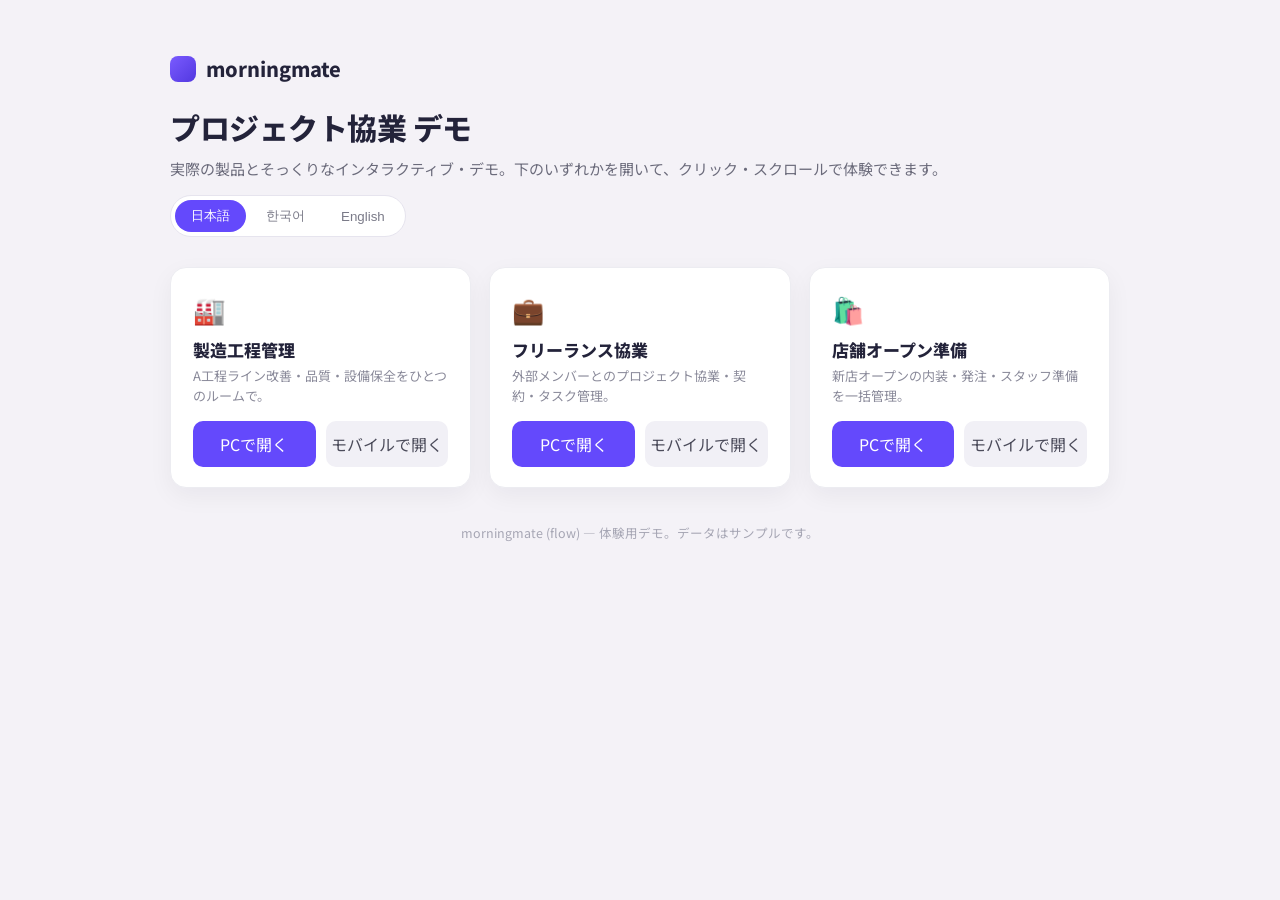
==== index.html @ 9d8f44d8 "공개 랜딩(index.html) + 개발설정 제거" ====
<!DOCTYPE html>
<html lang="ja">
<head>
<meta charset="UTF-8" />
<meta name="viewport" content="width=device-width, initial-scale=1.0" />
<title>morningmate デモ</title>
<link rel="preconnect" href="https://fonts.googleapis.com" />
<link rel="preconnect" href="https://fonts.gstatic.com" crossorigin />
<link href="https://fonts.googleapis.com/css2?family=Noto+Sans+JP:wght@400;500;700;800&family=Noto+Sans+KR:wght@400;500;700;800&family=Roboto:wght@400;500;700&display=swap" rel="stylesheet" />
<style>
  :root{--mm:#6449FC;}
  *{box-sizing:border-box;margin:0;padding:0;}
  body{font-family:"Noto Sans JP","Noto Sans KR",Roboto,system-ui,sans-serif;background:#F4F2F7;color:#23233a;-webkit-font-smoothing:antialiased;}
  .wrap{max-width:980px;margin:0 auto;padding:54px 20px 70px;}
  .logo{display:flex;align-items:center;gap:10px;font-weight:800;font-size:20px;}
  .logo .dot{width:26px;height:26px;border-radius:8px;background:linear-gradient(135deg,#7a5bff,#5238e0);}
  h1{font-size:30px;font-weight:800;margin:22px 0 8px;letter-spacing:-.5px;}
  .sub{color:#6b6b7b;font-size:15px;line-height:1.6;margin-bottom:14px;}
  .langbar{display:inline-flex;gap:4px;background:#fff;border:1px solid #e6e4ee;border-radius:999px;padding:4px;margin-bottom:30px;}
  .langbar button{border:0;background:transparent;font:600 13px inherit;color:#7a7a88;padding:7px 16px;border-radius:999px;cursor:pointer;}
  .langbar button.on{background:var(--mm);color:#fff;}
  .grid{display:grid;grid-template-columns:repeat(auto-fill,minmax(290px,1fr));gap:18px;}
  .card{background:#fff;border:1px solid #ececf1;border-radius:16px;padding:22px 22px 20px;box-shadow:0 8px 24px rgba(20,20,40,.05);display:flex;flex-direction:column;}
  .card .em{font-size:26px;}
  .card h3{font-size:17px;font-weight:800;margin:10px 0 4px;}
  .card p{font-size:13px;color:#8a8a9a;line-height:1.5;margin-bottom:16px;flex:1;}
  .btns{display:flex;gap:10px;}
  .btns a{flex:1;text-align:center;text-decoration:none;font:700 13.5px inherit;padding:11px 0;border-radius:10px;transition:.15s;}
  .btns .pc{background:var(--mm);color:#fff;}
  .btns .pc:hover{background:#5238e0;}
  .btns .mo{background:#F1F0F6;color:#4b4b5a;}
  .btns .mo:hover{background:#e7e6ef;}
  .foot{margin-top:34px;color:#a6a6b4;font-size:12.5px;text-align:center;line-height:1.7;}
</style>
</head>
<body>
<div class="wrap">
  <div class="logo"><span class="dot"></span> morningmate</div>
  <h1 data-t="title">プロジェクト協業 デモ</h1>
  <p class="sub" data-t="sub">実際の製品とそっくりなインタラクティブ・デモ。下のいずれかを開いて、クリック・スクロールで体験できます。</p>

  <div class="langbar">
    <button data-lang="ja" class="on">日本語</button>
    <button data-lang="ko">한국어</button>
    <button data-lang="en">English</button>
  </div>

  <div class="grid" id="grid"></div>

  <div class="foot" data-t="foot">morningmate (flow) — 体験用デモ。データはサンプルです。</div>
</div>

<script>
  var LANG = 'ja';
  var T = {
    ja:{ title:'プロジェクト協業 デモ', sub:'実際の製品とそっくりなインタラクティブ・デモ。下のいずれかを開いて、クリック・スクロールで体験できます。', foot:'morningmate (flow) — 体験用デモ。データはサンプルです。', pc:'PCで開く', mo:'モバイルで開く' },
    ko:{ title:'프로젝트 협업 데모', sub:'실제 제품과 똑같은 인터랙티브 데모입니다. 아래에서 골라 열고 클릭·스크롤로 체험해 보세요.', foot:'morningmate (flow) — 체험용 데모. 데이터는 샘플입니다.', pc:'PC로 열기', mo:'모바일로 열기' },
    en:{ title:'Project Collaboration Demo', sub:'A pixel-accurate interactive demo of the real product. Open one below and explore by clicking and scrolling.', foot:'morningmate (flow) — interactive demo. Sample data only.', pc:'Open on PC', mo:'Open on Mobile' }
  };
  var CARDS = {
    ja:[
      { inst:'jp-manufacturing', em:'🏭', h:'製造工程管理', p:'A工程ライン改善・品質・設備保全をひとつのルームで。' },
      { inst:'jp-freelance', em:'💼', h:'フリーランス協業', p:'外部メンバーとのプロジェクト協業・契約・タスク管理。' },
      { inst:'jp-retail', em:'🛍️', h:'店舗オープン準備', p:'新店オープンの内装・発注・スタッフ準備を一括管理。' }
    ],
    ko:[
      { inst:'jp-manufacturing', em:'🏭', h:'제조 공정관리', p:'A라인 개선·품질·설비보전을 한 방에서.' },
      { inst:'jp-freelance', em:'💼', h:'프리랜서 협업', p:'외부 멤버와의 프로젝트 협업·계약·업무 관리.' },
      { inst:'jp-retail', em:'🛍️', h:'매장 오픈 준비', p:'신규 매장 인테리어·발주·스태프 준비를 한 번에.' }
    ],
    en:[
      { inst:'jp-manufacturing', em:'🏭', h:'Mfg Process Mgmt', p:'Line improvement, quality, and maintenance in one room.' },
      { inst:'jp-freelance', em:'💼', h:'Freelance Collab', p:'Project collaboration, contracts, and tasks with externals.' },
      { inst:'jp-retail', em:'🛍️', h:'Store Opening', p:'Interior, ordering, and staffing for a new store launch.' }
    ]
  };
  function render(){
    var t=T[LANG];
    document.querySelectorAll('[data-t]').forEach(function(e){ var k=e.getAttribute('data-t'); if(t[k]) e.textContent=t[k]; });
    document.documentElement.lang=LANG;
    var g=document.getElementById('grid'); g.innerHTML='';
    CARDS[LANG].forEach(function(c){
      var q='?inst='+c.inst+'&lang='+LANG;
      g.insertAdjacentHTML('beforeend',
        '<div class="card"><span class="em">'+c.em+'</span><h3>'+c.h+'</h3><p>'+c.p+'</p>'+
        '<div class="btns"><a class="pc" href="app.html'+q+'">'+t.pc+'</a>'+
        '<a class="mo" href="m.html'+q+'">'+t.mo+'</a></div></div>');
    });
  }
  document.querySelector('.langbar').addEventListener('click',function(e){
    var b=e.target.closest('[data-lang]'); if(!b) return;
    LANG=b.getAttribute('data-lang');
    document.querySelectorAll('.langbar button').forEach(function(x){ x.classList.toggle('on', x===b); });
    render();
  });
  render();
</script>
</body>
</html>
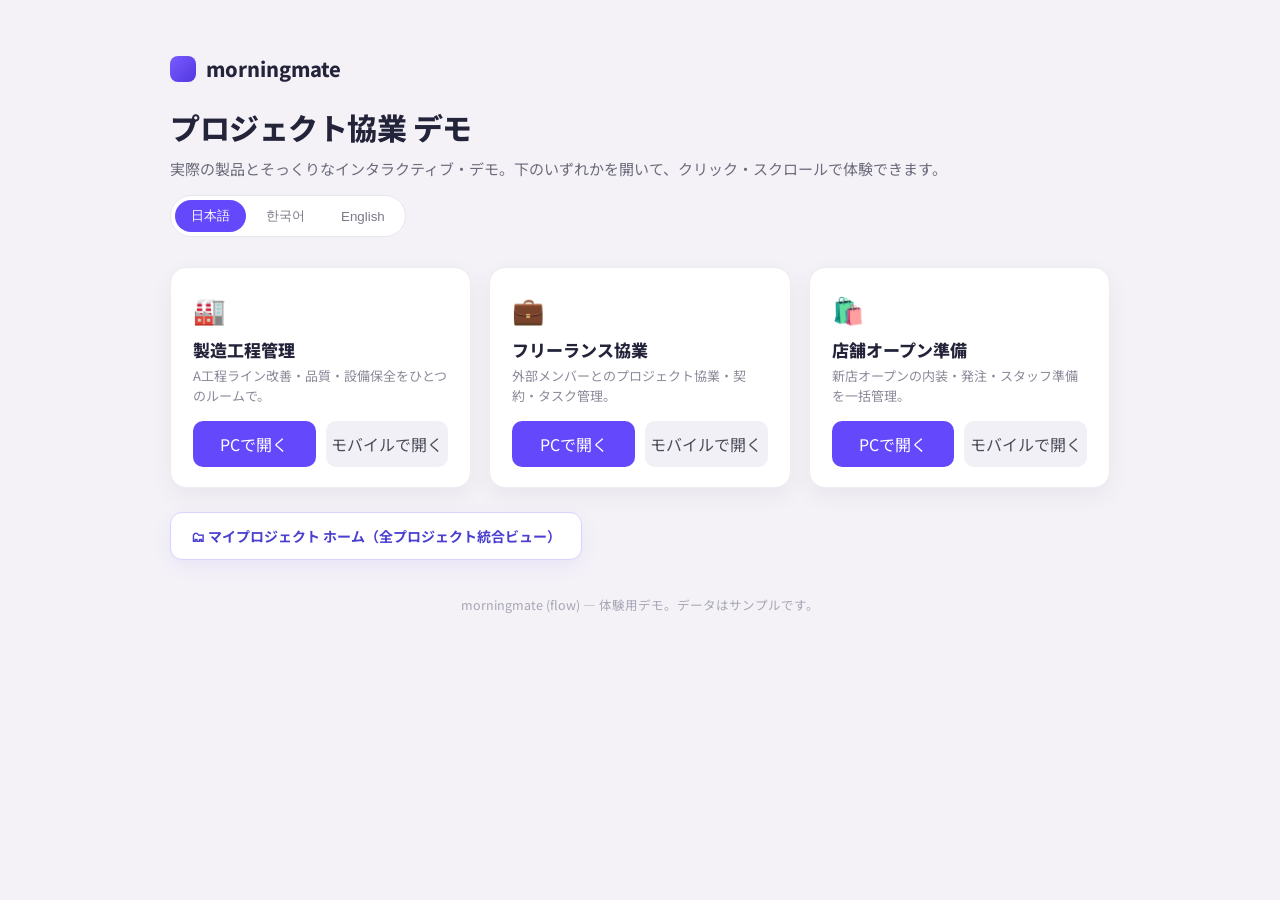
==== commit dfac76e2: "랜딩에 My Projects 홈 링크 추가 + projects_view 갱신" ====
--- a/index.html
+++ b/index.html
@@ -30,6 +30,8 @@
   .btns .pc:hover{background:#5238e0;}
   .btns .mo{background:#F1F0F6;color:#4b4b5a;}
   .btns .mo:hover{background:#e7e6ef;}
+  .homelink{display:inline-flex;align-items:center;margin-top:24px;text-decoration:none;font-size:14px;font-weight:700;color:#4b3fd0;background:#fff;border:1px solid #d9d2ff;border-radius:12px;padding:13px 20px;transition:.15s;box-shadow:0 6px 18px rgba(100,73,255,.08);}
+  .homelink:hover{background:#f3f0ff;border-color:#b9a9ff;}
   .foot{margin-top:34px;color:#a6a6b4;font-size:12.5px;text-align:center;line-height:1.7;}
 </style>
 </head>
@@ -47,15 +49,17 @@
 
   <div class="grid" id="grid"></div>
 
+  <a id="homelink" class="homelink" href="projects_view.html?lang=ja" data-t="home">🗂 マイプロジェクト ホーム（全プロジェクト統合ビュー）</a>
+
   <div class="foot" data-t="foot">morningmate (flow) — 体験用デモ。データはサンプルです。</div>
 </div>
 
 <script>
   var LANG = 'ja';
   var T = {
-    ja:{ title:'プロジェクト協業 デモ', sub:'実際の製品とそっくりなインタラクティブ・デモ。下のいずれかを開いて、クリック・スクロールで体験できます。', foot:'morningmate (flow) — 体験用デモ。データはサンプルです。', pc:'PCで開く', mo:'モバイルで開く' },
-    ko:{ title:'프로젝트 협업 데모', sub:'실제 제품과 똑같은 인터랙티브 데모입니다. 아래에서 골라 열고 클릭·스크롤로 체험해 보세요.', foot:'morningmate (flow) — 체험용 데모. 데이터는 샘플입니다.', pc:'PC로 열기', mo:'모바일로 열기' },
-    en:{ title:'Project Collaboration Demo', sub:'A pixel-accurate interactive demo of the real product. Open one below and explore by clicking and scrolling.', foot:'morningmate (flow) — interactive demo. Sample data only.', pc:'Open on PC', mo:'Open on Mobile' }
+    ja:{ title:'プロジェクト協業 デモ', sub:'実際の製品とそっくりなインタラクティブ・デモ。下のいずれかを開いて、クリック・スクロールで体験できます。', foot:'morningmate (flow) — 体験用デモ。データはサンプルです。', pc:'PCで開く', mo:'モバイルで開く', home:'🗂 マイプロジェクト ホーム（全プロジェクト統合ビュー）' },
+    ko:{ title:'프로젝트 협업 데모', sub:'실제 제품과 똑같은 인터랙티브 데모입니다. 아래에서 골라 열고 클릭·스크롤로 체험해 보세요.', foot:'morningmate (flow) — 체험용 데모. 데이터는 샘플입니다.', pc:'PC로 열기', mo:'모바일로 열기', home:'🗂 내 프로젝트 홈 (전체 프로젝트 통합 뷰)' },
+    en:{ title:'Project Collaboration Demo', sub:'A pixel-accurate interactive demo of the real product. Open one below and explore by clicking and scrolling.', foot:'morningmate (flow) — interactive demo. Sample data only.', pc:'Open on PC', mo:'Open on Mobile', home:'🗂 My Projects Home (cross-project workspace)' }
   };
   var CARDS = {
     ja:[
@@ -78,6 +82,7 @@
     var t=T[LANG];
     document.querySelectorAll('[data-t]').forEach(function(e){ var k=e.getAttribute('data-t'); if(t[k]) e.textContent=t[k]; });
     document.documentElement.lang=LANG;
+    var hl=document.getElementById('homelink'); if(hl) hl.href='projects_view.html?lang='+LANG;
     var g=document.getElementById('grid'); g.innerHTML='';
     CARDS[LANG].forEach(function(c){
       var q='?inst='+c.inst+'&lang='+LANG;
